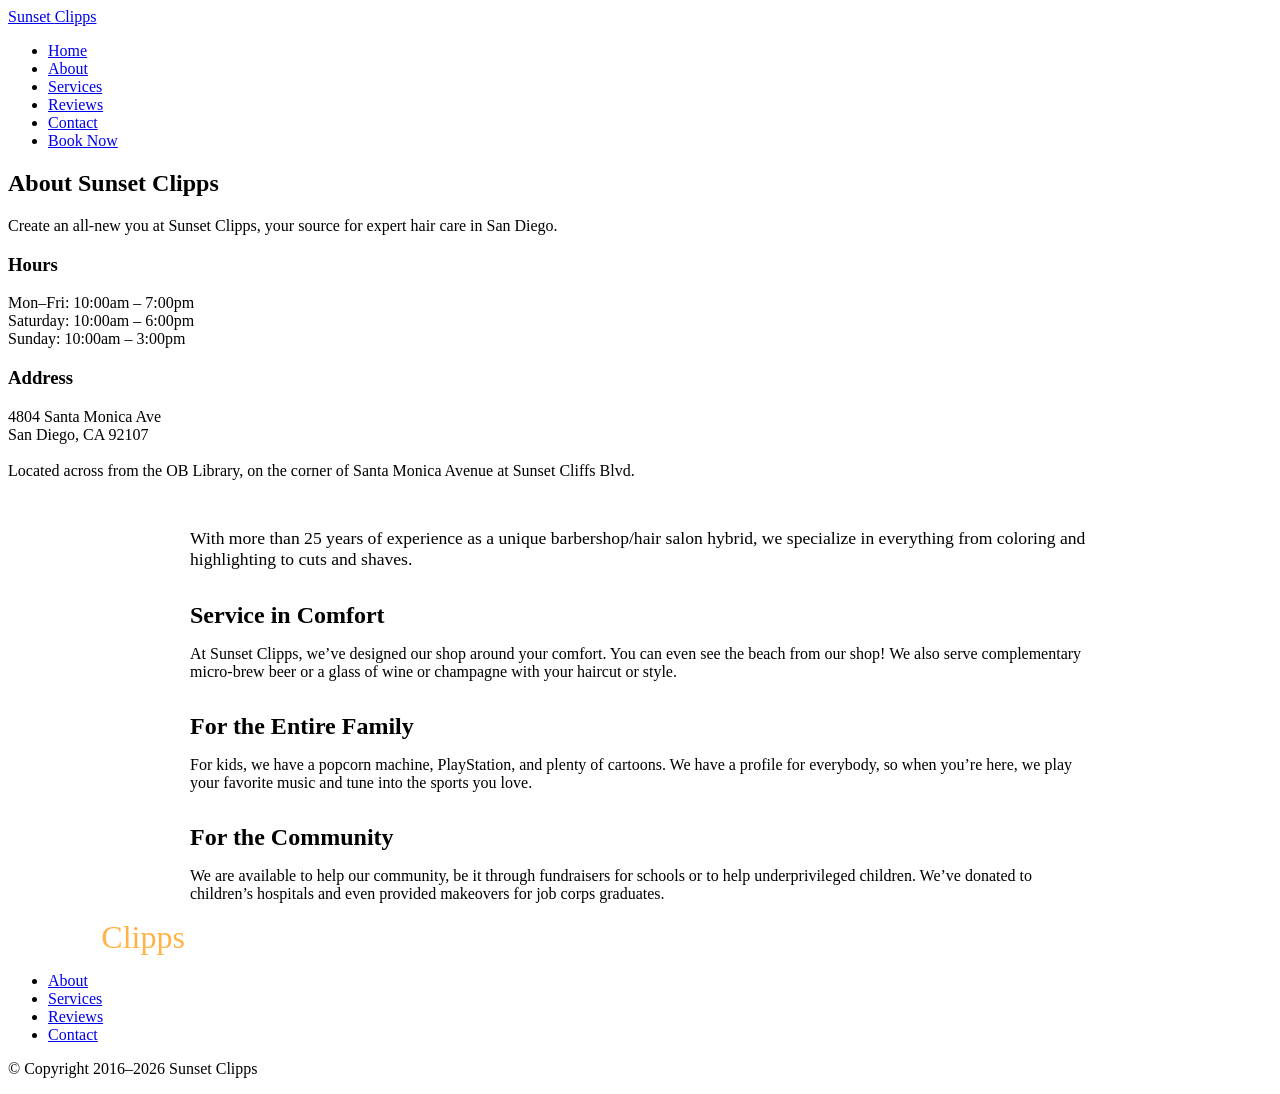
==== about.html @ 861f136c "Add Sunset Clipps website source files (HTML, CSS, JS)" ====
<!DOCTYPE html>
<html lang="en">
<head>
  <meta charset="UTF-8">
  <meta name="viewport" content="width=device-width, initial-scale=1.0">
  <title>About Sunset Clipps | Ocean Beach Hair Salon</title>
  <link rel="stylesheet" href="styles.css">
</head>
<body>
  <header>
    <nav>
      <a href="index.html" class="logo">Sunset <span>Clipps</span></a>
      <ul class="nav-links">
        <li><a href="index.html">Home</a></li>
        <li><a href="about.html" class="active">About</a></li>
        <li><a href="services.html">Services</a></li>
        <li><a href="reviews.html">Reviews</a></li>
        <li><a href="contact.html">Contact</a></li>
        <li><a href="https://squareup.com/appointments/book/OU84EJ/sunset-clipps" class="cta-btn" target="_blank">Book Now</a></li>
      </ul>
      <div class="hamburger">
        <span></span><span></span><span></span>
      </div>
    </nav>
  </header>

  <section>
    <h1 class="section-title">About Sunset Clipps</h1>
    <p class="section-subtitle">Create an all-new you at Sunset Clipps, your source for expert hair care in San Diego.</p>

    <div class="cards">
      <div class="card">
        <h3>Hours</h3>
        <p>Mon–Fri: 10:00am – 7:00pm<br>
        Saturday: 10:00am – 6:00pm<br>
        Sunday: 10:00am – 3:00pm</p>
      </div>
      <div class="card">
        <h3>Address</h3>
        <p>4804 Santa Monica Ave<br>
        San Diego, CA 92107<br><br>
        Located across from the OB Library, on the corner of Santa Monica Avenue at Sunset Cliffs Blvd.</p>
      </div>
    </div>

    <div style="margin-top: 3rem; max-width: 900px; margin-left: auto; margin-right: auto;">
      <p style="font-size: 1.1rem; margin-bottom: 2rem;">With more than 25 years of experience as a unique barbershop/hair salon hybrid, we specialize in everything from coloring and highlighting to cuts and shaves.</p>

      <h2 style="color: var(--ocean); margin: 2rem 0 1rem;">Service in Comfort</h2>
      <p>At Sunset Clipps, we’ve designed our shop around your comfort. You can even see the beach from our shop! We also serve complementary micro-brew beer or a glass of wine or champagne with your haircut or style.</p>

      <h2 style="color: var(--ocean); margin: 2rem 0 1rem;">For the Entire Family</h2>
      <p>For kids, we have a popcorn machine, PlayStation, and plenty of cartoons. We have a profile for everybody, so when you’re here, we play your favorite music and tune into the sports you love.</p>

      <h2 style="color: var(--ocean); margin: 2rem 0 1rem;">For the Community</h2>
      <p>We are available to help our community, be it through fundraisers for schools or to help underprivileged children. We’ve donated to children’s hospitals and even provided makeovers for job corps graduates.</p>
    </div>
  </section>

  <footer>
    <div class="footer-content">
      <a href="index.html" class="logo" style="color: white; font-size: 2rem;">Sunset <span style="color: #FFB347;">Clipps</span></a>
      <ul class="footer-links">
        <li><a href="about.html">About</a></li>
        <li><a href="services.html">Services</a></li>
        <li><a href="reviews.html">Reviews</a></li>
        <li><a href="contact.html">Contact</a></li>
      </ul>
      <p>&copy; Copyright 2016–2026 Sunset Clipps</p>
    </div>
  </footer>
  <script src="script.js"></script>
</body>
</html>
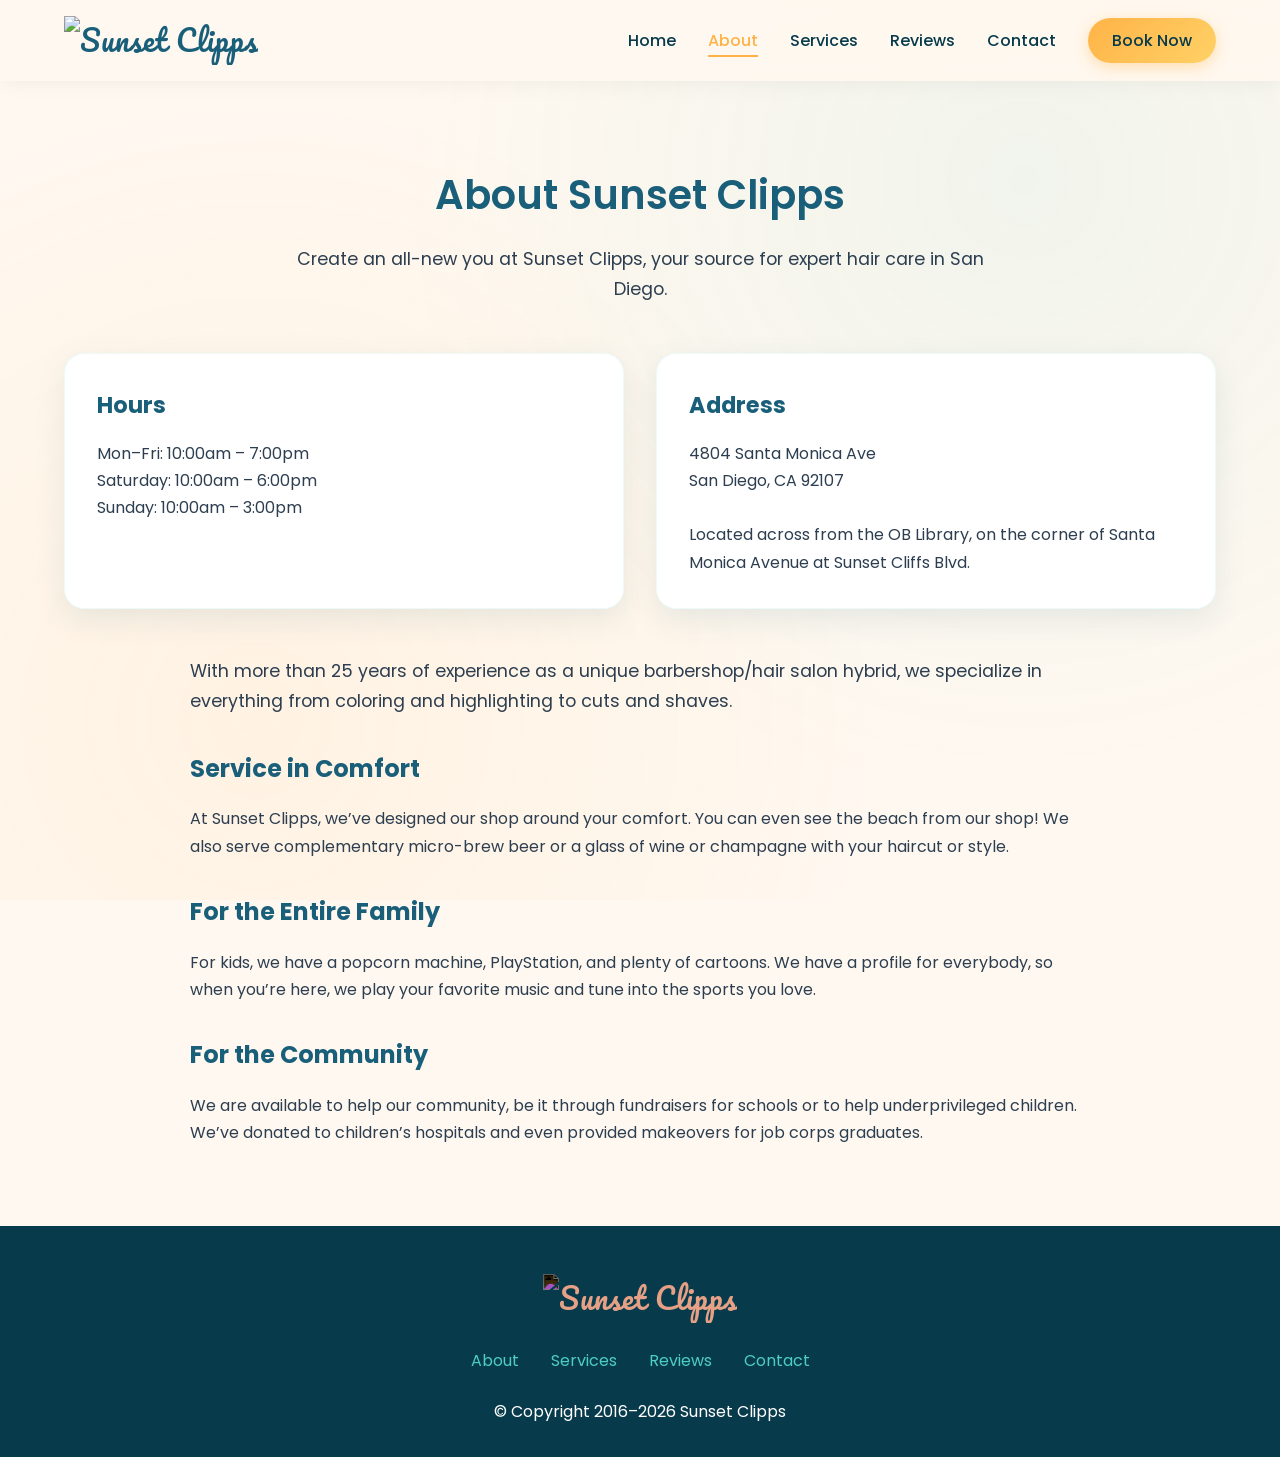
==== commit 663a4c32: "Replace text logos with original Sunset Clipps logo image" ====
--- a/about.html
+++ b/about.html
@@ -9,7 +9,7 @@
 <body>
   <header>
     <nav>
-      <a href="index.html" class="logo">Sunset <span>Clipps</span></a>
+      <a href="index.html" class="logo"><img src="https://www.sunsetclipps.com/images/logo_sunsetclips360.png" alt="Sunset Clipps" style="height: 50px; width: auto;"></a>
       <ul class="nav-links">
         <li><a href="index.html">Home</a></li>
         <li><a href="about.html" class="active">About</a></li>
@@ -59,7 +59,7 @@
 
   <footer>
     <div class="footer-content">
-      <a href="index.html" class="logo" style="color: white; font-size: 2rem;">Sunset <span style="color: #FFB347;">Clipps</span></a>
+      <a href="index.html" class="logo"><img src="https://www.sunsetclipps.com/images/logo_sunsetclips360.png" alt="Sunset Clipps" style="height: 60px; width: auto; filter: invert(1);"></a>
       <ul class="footer-links">
         <li><a href="about.html">About</a></li>
         <li><a href="services.html">Services</a></li>
--- a/styles.css
+++ b/styles.css
@@ -0,0 +1,385 @@
+@import url('https://fonts.googleapis.com/css2?family=Poppins:wght@300;400;500;600;700&family=Pacifico&display=swap');
+
+:root {
+  --ocean: #1A5F7A;
+  --teal: #4ECDC4;
+  --sunset: #FFB347;
+  --gold: #FFD166;
+  --sand: #FFF8F0;
+  --deep: #073B4C;
+  --text: #2C3E50;
+  --light: #F8F9FA;
+  --white: #FFFFFF;
+  --shadow: 0 10px 30px rgba(26, 95, 122, 0.1);
+  --radius: 20px;
+}
+
+* {
+  margin: 0;
+  padding: 0;
+  box-sizing: border-box;
+}
+
+body {
+  font-family: 'Poppins', sans-serif;
+  background: var(--sand);
+  color: var(--text);
+  line-height: 1.7;
+  overflow-x: hidden;
+}
+
+/* Subtle beachy background pattern */
+body::before {
+  content: '';
+  position: fixed;
+  top: 0;
+  left: 0;
+  width: 100%;
+  height: 100%;
+  background: radial-gradient(circle at 20% 80%, rgba(255, 179, 71, 0.08) 0%, transparent 50%),
+              radial-gradient(circle at 80% 20%, rgba(78, 205, 196, 0.08) 0%, transparent 50%);
+  pointer-events: none;
+  z-index: -1;
+}
+
+/* Header */
+header {
+  background: rgba(255, 248, 240, 0.95);
+  backdrop-filter: blur(10px);
+  position: sticky;
+  top: 0;
+  z-index: 1000;
+  box-shadow: 0 2px 20px rgba(0,0,0,0.05);
+}
+
+nav {
+  display: flex;
+  justify-content: space-between;
+  align-items: center;
+  padding: 1rem 5%;
+  max-width: 1400px;
+  margin: 0 auto;
+}
+
+.logo {
+  font-family: 'Pacifico', cursive;
+  font-size: 1.8rem;
+  color: var(--ocean);
+  text-decoration: none;
+  letter-spacing: 1px;
+}
+
+.logo span {
+  color: var(--sunset);
+}
+
+.nav-links {
+  display: flex;
+  list-style: none;
+  gap: 2rem;
+}
+
+.nav-links a {
+  text-decoration: none;
+  color: var(--deep);
+  font-weight: 500;
+  transition: color 0.3s;
+  position: relative;
+}
+
+.nav-links a:hover,
+.nav-links a.active {
+  color: var(--sunset);
+}
+
+.nav-links a::after {
+  content: '';
+  position: absolute;
+  width: 0;
+  height: 2px;
+  bottom: -5px;
+  left: 0;
+  background: var(--sunset);
+  transition: width 0.3s;
+}
+
+.nav-links a:hover::after,
+.nav-links a.active::after {
+  width: 100%;
+}
+
+.cta-btn {
+  background: linear-gradient(135deg, var(--sunset), var(--gold));
+  color: var(--deep);
+  padding: 0.7rem 1.5rem;
+  border-radius: 50px;
+  text-decoration: none;
+  font-weight: 600;
+  transition: transform 0.3s, box-shadow 0.3s;
+  box-shadow: 0 4px 15px rgba(255, 179, 71, 0.4);
+}
+
+.cta-btn:hover {
+  transform: translateY(-2px);
+  box-shadow: 0 6px 20px rgba(255, 179, 71, 0.5);
+}
+
+.hamburger {
+  display: none;
+  flex-direction: column;
+  cursor: pointer;
+  gap: 5px;
+}
+
+.hamburger span {
+  width: 25px;
+  height: 3px;
+  background: var(--ocean);
+  border-radius: 2px;
+  transition: 0.3s;
+}
+
+/* Hero */
+.hero {
+  background: linear-gradient(135deg, rgba(26, 95, 122, 0.85), rgba(78, 205, 196, 0.7)),
+              url('data:image/svg+xml,<svg xmlns="http://www.w3.org/2000/svg" viewBox="0 0 1440 320"><path fill="%23FFB347" fill-opacity="0.1" d="M0,96L48,112C96,128,192,160,288,160C384,160,480,128,576,112C672,96,768,96,864,112C960,128,1056,160,1152,165.3C1248,171,1344,149,1392,138.7L1440,128L1440,320L1392,320C1344,320,1248,320,1152,320C1056,320,960,320,864,320C768,320,672,320,576,320C480,320,384,320,288,320C192,320,96,320,48,320L0,320Z"></path></svg>');
+  background-size: cover;
+  background-position: center;
+  min-height: 70vh;
+  display: flex;
+  align-items: center;
+  justify-content: center;
+  text-align: center;
+  color: white;
+  padding: 4rem 1rem;
+  position: relative;
+}
+
+.hero h1 {
+  font-size: 3.5rem;
+  font-weight: 700;
+  margin-bottom: 1rem;
+  text-shadow: 0 2px 10px rgba(0,0,0,0.3);
+}
+
+.hero p {
+  font-size: 1.3rem;
+  max-width: 700px;
+  margin: 0 auto 2rem;
+  opacity: 0.95;
+}
+
+/* Sections */
+section {
+  padding: 5rem 5%;
+  max-width: 1400px;
+  margin: 0 auto;
+}
+
+.section-title {
+  text-align: center;
+  font-size: 2.5rem;
+  color: var(--ocean);
+  margin-bottom: 1rem;
+  font-weight: 600;
+}
+
+.section-subtitle {
+  text-align: center;
+  color: var(--text);
+  max-width: 700px;
+  margin: 0 auto 3rem;
+  font-size: 1.1rem;
+}
+
+/* Cards */
+.cards {
+  display: grid;
+  grid-template-columns: repeat(auto-fit, minmax(300px, 1fr));
+  gap: 2rem;
+}
+
+.card {
+  background: var(--white);
+  border-radius: var(--radius);
+  padding: 2rem;
+  box-shadow: var(--shadow);
+  transition: transform 0.3s, box-shadow 0.3s;
+  border: 1px solid rgba(78, 205, 196, 0.1);
+}
+
+.card:hover {
+  transform: translateY(-8px);
+  box-shadow: 0 20px 40px rgba(26, 95, 122, 0.15);
+}
+
+.card h3 {
+  color: var(--ocean);
+  margin-bottom: 1rem;
+  font-size: 1.4rem;
+}
+
+.card a {
+  color: var(--teal);
+  font-weight: 600;
+  text-decoration: none;
+}
+
+.card a:hover {
+  color: var(--sunset);
+}
+
+/* Services Table */
+.services-table {
+  width: 100%;
+  border-collapse: collapse;
+  background: white;
+  border-radius: var(--radius);
+  overflow: hidden;
+  box-shadow: var(--shadow);
+  margin: 2rem 0;
+}
+
+.services-table th,
+.services-table td {
+  padding: 1rem 1.5rem;
+  text-align: left;
+  border-bottom: 1px solid #eee;
+}
+
+.services-table th {
+  background: linear-gradient(135deg, var(--ocean), var(--teal));
+  color: white;
+  font-weight: 600;
+}
+
+.services-table tr:hover {
+  background: rgba(78, 205, 196, 0.05);
+}
+
+/* Contact Form */
+.contact-form {
+  max-width: 600px;
+  margin: 0 auto;
+  background: white;
+  padding: 2.5rem;
+  border-radius: var(--radius);
+  box-shadow: var(--shadow);
+}
+
+.form-group {
+  margin-bottom: 1.5rem;
+}
+
+.form-group label {
+  display: block;
+  margin-bottom: 0.5rem;
+  font-weight: 500;
+  color: var(--ocean);
+}
+
+.form-group input,
+.form-group textarea {
+  width: 100%;
+  padding: 0.9rem;
+  border: 2px solid #e0e0e0;
+  border-radius: 12px;
+  font-family: inherit;
+  font-size: 1rem;
+  transition: border-color 0.3s;
+}
+
+.form-group input:focus,
+.form-group textarea:focus {
+  outline: none;
+  border-color: var(--teal);
+}
+
+.form-group textarea {
+  resize: vertical;
+  min-height: 120px;
+}
+
+/* Footer */
+footer {
+  background: var(--deep);
+  color: white;
+  padding: 3rem 5% 2rem;
+  text-align: center;
+}
+
+.footer-content {
+  max-width: 1400px;
+  margin: 0 auto;
+}
+
+.footer-links {
+  display: flex;
+  justify-content: center;
+  gap: 2rem;
+  list-style: none;
+  margin: 1.5rem 0;
+  flex-wrap: wrap;
+}
+
+.footer-links a {
+  color: var(--teal);
+  text-decoration: none;
+}
+
+.footer-links a:hover {
+  color: var(--sunset);
+}
+
+/* Responsive */
+@media (max-width: 768px) {
+  .nav-links {
+    position: fixed;
+    top: 70px;
+    right: -100%;
+    background: white;
+    flex-direction: column;
+    width: 250px;
+    padding: 2rem;
+    box-shadow: -5px 0 20px rgba(0,0,0,0.1);
+    transition: right 0.3s;
+    height: calc(100vh - 70px);
+  }
+
+  .nav-links.active {
+    right: 0;
+  }
+
+  .hamburger {
+    display: flex;
+  }
+
+  .hero h1 {
+    font-size: 2.5rem;
+  }
+
+  .section-title {
+    font-size: 2rem;
+  }
+}
+
+/* Groovy accents */
+.wave {
+  position: absolute;
+  bottom: 0;
+  left: 0;
+  width: 100%;
+  overflow: hidden;
+  line-height: 0;
+}
+
+.wave svg {
+  position: relative;
+  display: block;
+  width: calc(100% + 1.3px);
+  height: 60px;
+}
+
+.wave .shape-fill {
+  fill: var(--sand);
+}
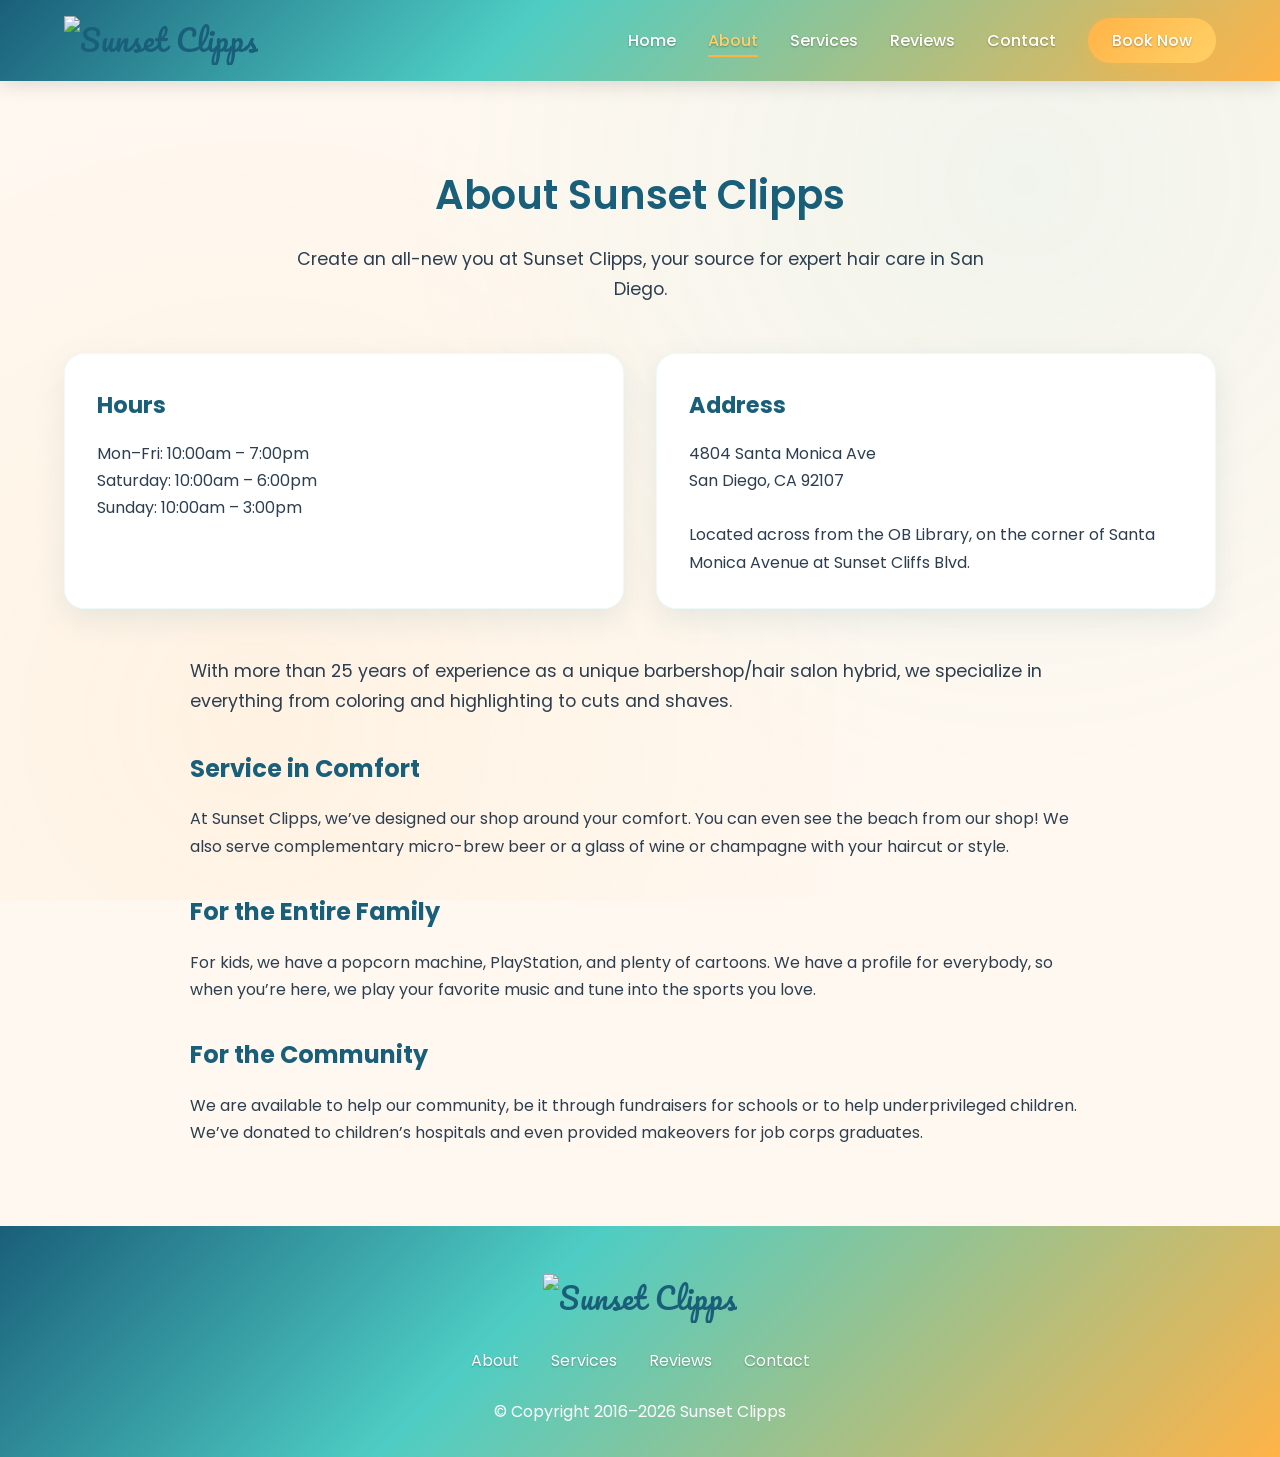
==== commit 8472a263: "Update remaining pages: remove invert filter from logos" ====
--- a/about.html
+++ b/about.html
@@ -59,7 +59,7 @@
 
   <footer>
     <div class="footer-content">
-      <a href="index.html" class="logo"><img src="https://www.sunsetclipps.com/images/logo_sunsetclips360.png" alt="Sunset Clipps" style="height: 60px; width: auto; filter: invert(1);"></a>
+      <a href="index.html" class="logo"><img src="https://www.sunsetclipps.com/images/logo_sunsetclips360.png" alt="Sunset Clipps" style="height: 60px; width: auto;"></a>
       <ul class="footer-links">
         <li><a href="about.html">About</a></li>
         <li><a href="services.html">Services</a></li>
--- a/styles.css
+++ b/styles.css
@@ -44,12 +44,11 @@
 
 /* Header */
 header {
-  background: rgba(255, 248, 240, 0.95);
-  backdrop-filter: blur(10px);
+  background: linear-gradient(135deg, #1A5F7A 0%, #4ECDC4 40%, #FFB347 100%);
   position: sticky;
   top: 0;
   z-index: 1000;
-  box-shadow: 0 2px 20px rgba(0,0,0,0.05);
+  box-shadow: 0 2px 20px rgba(0,0,0,0.15);
 }
 
 nav {
@@ -81,15 +80,16 @@
 
 .nav-links a {
   text-decoration: none;
-  color: var(--deep);
+  color: white;
   font-weight: 500;
   transition: color 0.3s;
   position: relative;
+  text-shadow: 0 1px 2px rgba(0,0,0,0.3);
 }
 
 .nav-links a:hover,
 .nav-links a.active {
-  color: var(--sunset);
+  color: #FFD166;
 }
 
 .nav-links a::after {
@@ -134,7 +134,7 @@
 .hamburger span {
   width: 25px;
   height: 3px;
-  background: var(--ocean);
+  background: white;
   border-radius: 2px;
   transition: 0.3s;
 }
@@ -302,7 +302,7 @@
 
 /* Footer */
 footer {
-  background: var(--deep);
+  background: linear-gradient(135deg, #1A5F7A 0%, #4ECDC4 40%, #FFB347 100%);
   color: white;
   padding: 3rem 5% 2rem;
   text-align: center;
@@ -323,12 +323,13 @@
 }
 
 .footer-links a {
-  color: var(--teal);
-  text-decoration: none;
+  color: white;
+  text-decoration: none;
+  text-shadow: 0 1px 2px rgba(0,0,0,0.3);
 }
 
 .footer-links a:hover {
-  color: var(--sunset);
+  color: #FFD166;
 }
 
 /* Responsive */
